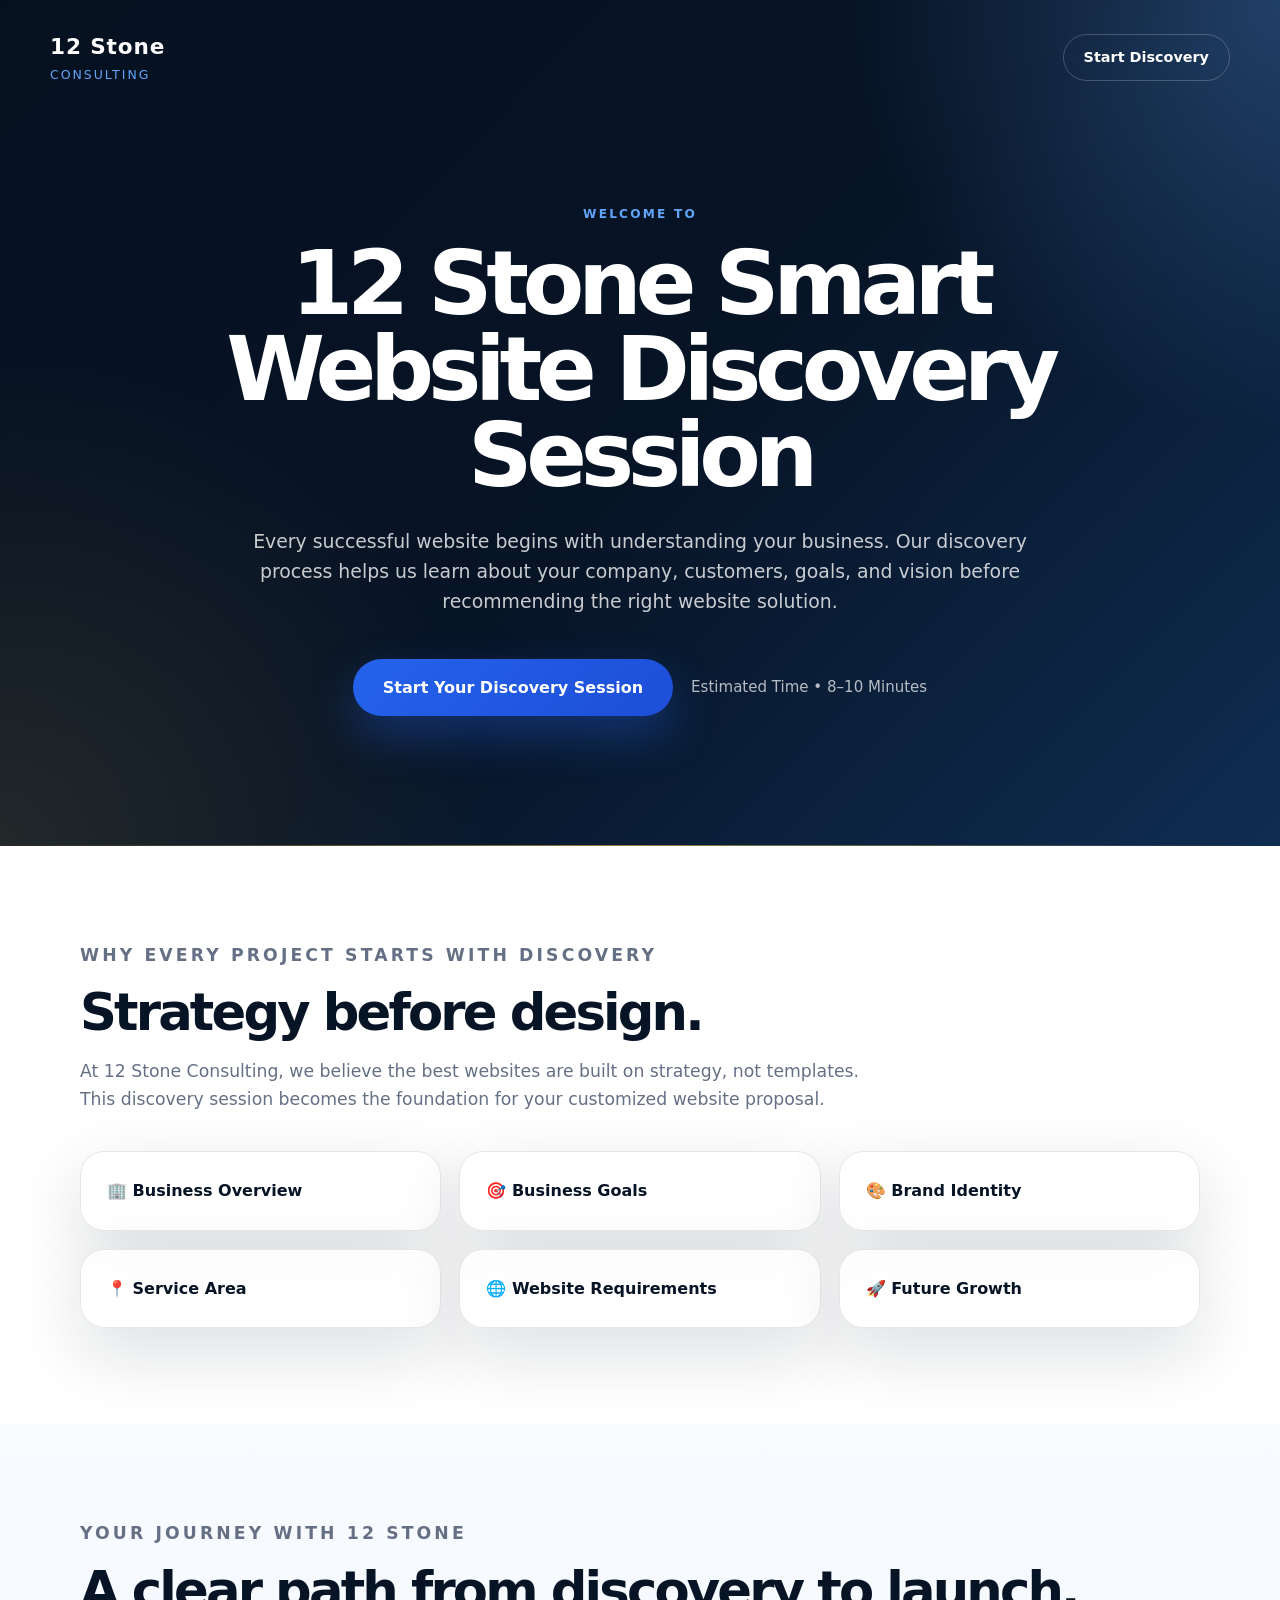
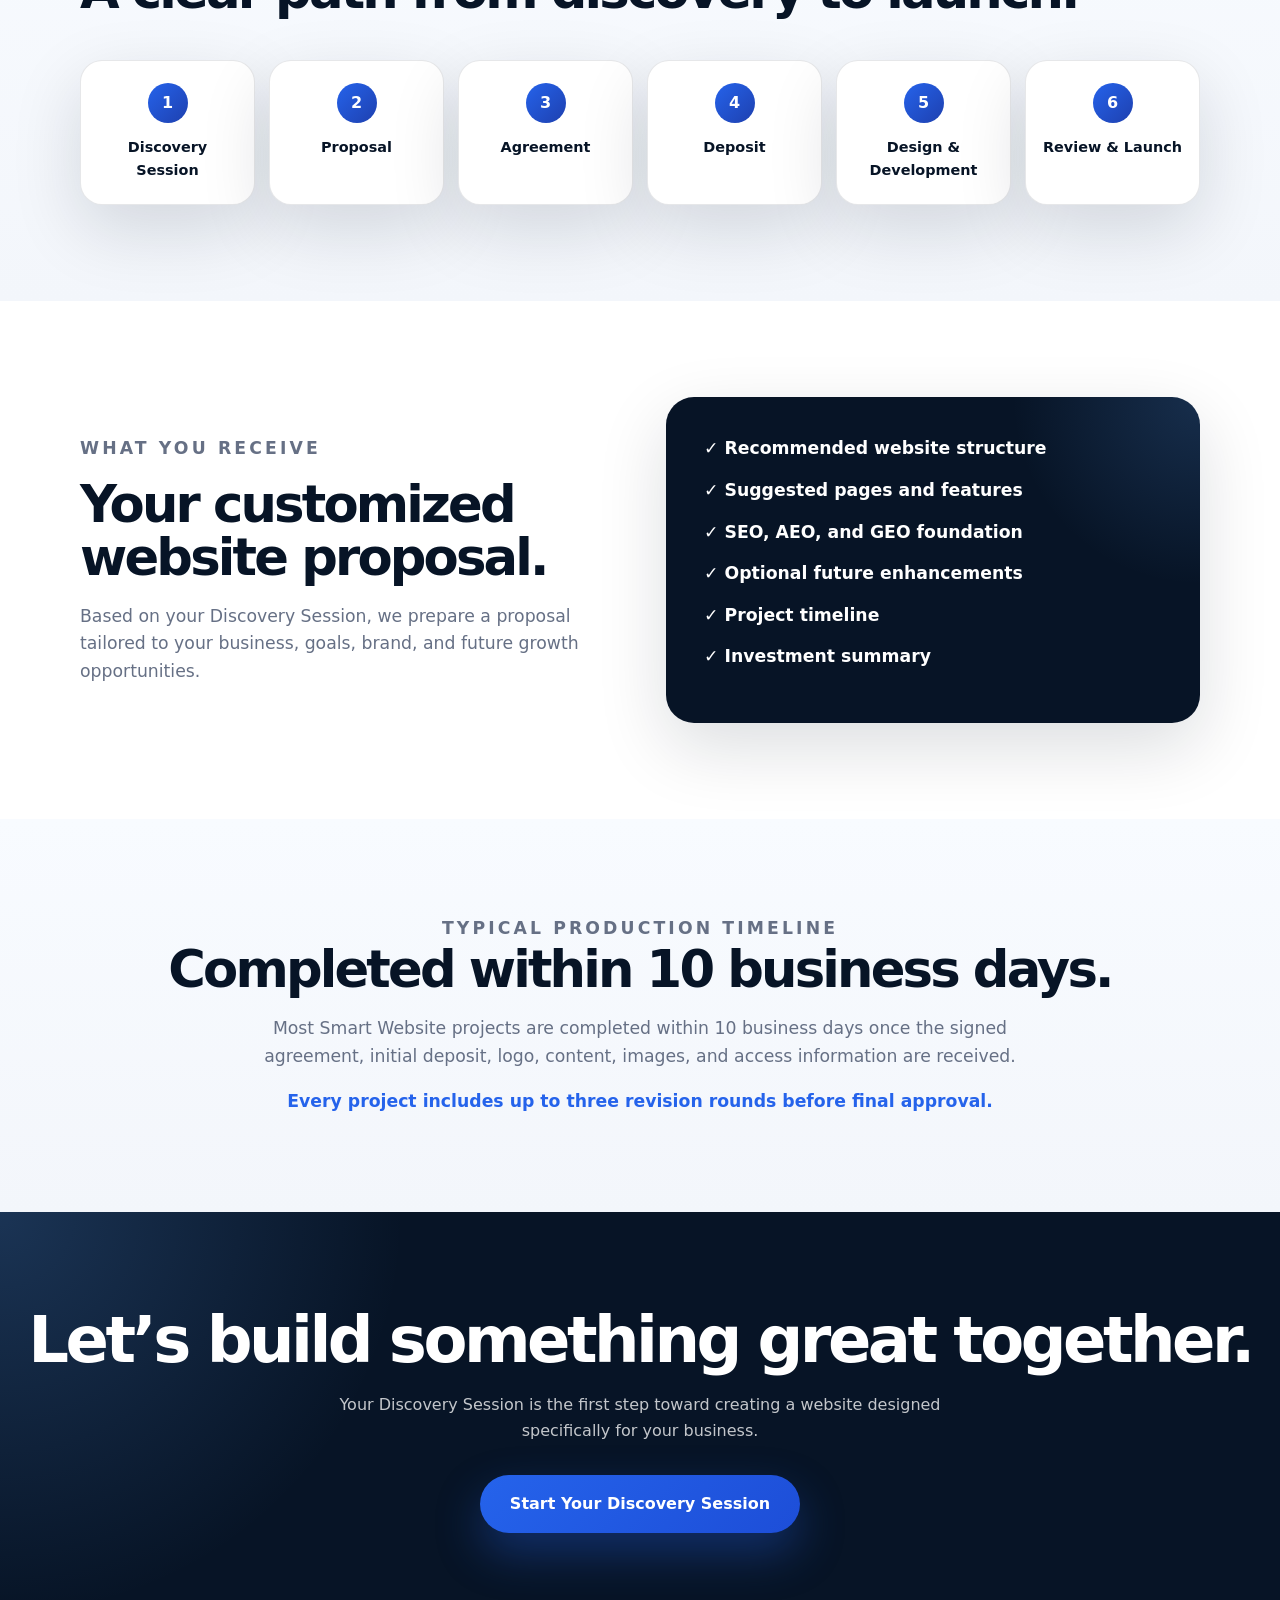
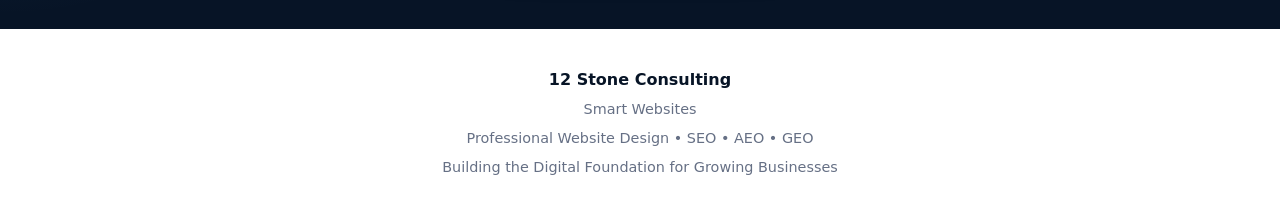
==== index.html @ ae781225 "Initial 12 Stone client onboarding site" ====
<!DOCTYPE html>
<html lang="en">
<head>
  <meta charset="UTF-8" />
  <meta name="viewport" content="width=device-width, initial-scale=1.0" />
  <title>12 Stone Smart Website Discovery Session</title>
  <link rel="stylesheet" href="css/styles.css" />
</head>
<body>

<header class="hero">
  <nav class="nav">
    <div class="logo">
      <div class="logo-main">12 Stone</div>
      <div class="logo-sub">Consulting</div>
    </div>
    <a href="discovery.html" class="nav-btn">Start Discovery</a>
  </nav>

  <div class="hero-content">
    <p class="eyebrow">Welcome To</p>
    <h1>12 Stone Smart Website Discovery Session</h1>
    <p class="hero-text">
      Every successful website begins with understanding your business.
      Our discovery process helps us learn about your company, customers,
      goals, and vision before recommending the right website solution.
    </p>

    <div class="hero-actions">
      <a href="discovery.html" class="primary-btn">Start Your Discovery Session</a>
      <span class="time-note">Estimated Time • 8–10 Minutes</span>
    </div>
  </div>
</header>

<main>

  <section class="section">
    <div class="section-inner">
      <p class="eyebrow">Why Every Project Starts With Discovery</p>
      <h2>Strategy before design.</h2>
      <p>
        At 12 Stone Consulting, we believe the best websites are built on strategy,
        not templates. This discovery session becomes the foundation for your
        customized website proposal.
      </p>

      <div class="grid cards">
        <div class="card">🏢 Business Overview</div>
        <div class="card">🎯 Business Goals</div>
        <div class="card">🎨 Brand Identity</div>
        <div class="card">📍 Service Area</div>
        <div class="card">🌐 Website Requirements</div>
        <div class="card">🚀 Future Growth</div>
      </div>
    </div>
  </section>

  <section class="section alt">
    <div class="section-inner">
      <p class="eyebrow">Your Journey With 12 Stone</p>
      <h2>A clear path from discovery to launch.</h2>

      <div class="timeline">
        <div><strong>1</strong><span>Discovery Session</span></div>
        <div><strong>2</strong><span>Proposal</span></div>
        <div><strong>3</strong><span>Agreement</span></div>
        <div><strong>4</strong><span>Deposit</span></div>
        <div><strong>5</strong><span>Design & Development</span></div>
        <div><strong>6</strong><span>Review & Launch</span></div>
      </div>
    </div>
  </section>

  <section class="section">
    <div class="section-inner two-col">
      <div>
        <p class="eyebrow">What You Receive</p>
        <h2>Your customized website proposal.</h2>
        <p>
          Based on your Discovery Session, we prepare a proposal tailored to your
          business, goals, brand, and future growth opportunities.
        </p>
      </div>

      <div class="checklist">
        <p>✓ Recommended website structure</p>
        <p>✓ Suggested pages and features</p>
        <p>✓ SEO, AEO, and GEO foundation</p>
        <p>✓ Optional future enhancements</p>
        <p>✓ Project timeline</p>
        <p>✓ Investment summary</p>
      </div>
    </div>
  </section>

  <section class="section alt">
    <div class="section-inner center">
      <p class="eyebrow">Typical Production Timeline</p>
      <h2>Completed within 10 business days.</h2>
      <p>
        Most Smart Website projects are completed within 10 business days once
        the signed agreement, initial deposit, logo, content, images, and access
        information are received.
      </p>
      <p class="small-note">
        Every project includes up to three revision rounds before final approval.
      </p>
    </div>
  </section>

  <section class="cta-section">
    <h2>Let’s build something great together.</h2>
    <p>
      Your Discovery Session is the first step toward creating a website designed
      specifically for your business.
    </p>
    <a href="discovery.html" class="primary-btn">Start Your Discovery Session</a>
  </section>

</main>

<footer class="footer">
  <strong>12 Stone Consulting</strong>
  <span>Smart Websites</span>
  <span>Professional Website Design • SEO • AEO • GEO</span>
  <span>Building the Digital Foundation for Growing Businesses</span>
</footer>

</body>
</html>
---- css/styles.css ----
* {
  box-sizing: border-box;
  margin: 0;
  padding: 0;
}

:root {
  --navy: #071426;
  --navy-2: #0b1f36;
  --blue: #2563eb;
  --blue-soft: #eff6ff;
  --light-blue: #60a5fa;
  --gold: #c9a84c;
  --white: #ffffff;
  --soft: #f6f8fc;
  --text: #172033;
  --muted: #667085;
  --border: rgba(15, 23, 42, 0.1);
  --shadow: 0 24px 70px rgba(7, 20, 38, 0.14);
}

body {
  font-family: Inter, system-ui, -apple-system, BlinkMacSystemFont, "Segoe UI", sans-serif;
  color: var(--text);
  background: var(--white);
  line-height: 1.6;
}

a { text-decoration: none; }

.hero {
  min-height: 94vh;
  background:
    radial-gradient(circle at top right, rgba(96,165,250,.28), transparent 28%),
    radial-gradient(circle at bottom left, rgba(201,168,76,.14), transparent 32%),
    linear-gradient(135deg, #061120 0%, #071426 52%, #0f2d52 100%);
  color: white;
  padding: 30px;
  position: relative;
  overflow: hidden;
}

.hero::after {
  content: "";
  position: absolute;
  inset: auto 0 0;
  height: 1px;
  background: linear-gradient(90deg, transparent, rgba(201,168,76,.7), transparent);
}

.nav {
  max-width: 1180px;
  margin: 0 auto;
  display: flex;
  justify-content: space-between;
  align-items: center;
}

.logo-main {
  font-size: 1.35rem;
  font-weight: 900;
  letter-spacing: .04em;
}

.logo-sub {
  font-size: .78rem;
  color: var(--light-blue);
  letter-spacing: .16em;
  text-transform: uppercase;
}

.nav-btn {
  color: white;
  border: 1px solid rgba(255,255,255,.22);
  padding: 11px 20px;
  border-radius: 999px;
  font-weight: 800;
  font-size: .9rem;
  backdrop-filter: blur(10px);
}

.hero-content {
  max-width: 960px;
  margin: 120px auto 0;
  text-align: center;
}

.eyebrow {
  color: var(--light-blue);
  text-transform: uppercase;
  letter-spacing: .18em;
  font-size: .76rem;
  font-weight: 900;
  margin-bottom: 16px;
}

.hero h1 {
  font-size: clamp(2.8rem, 7vw, 6rem);
  line-height: .96;
  letter-spacing: -.07em;
  margin-bottom: 28px;
}

.hero-text {
  max-width: 780px;
  margin: 0 auto;
  color: rgba(255,255,255,.78);
  font-size: 1.18rem;
}

.hero-actions {
  margin-top: 42px;
  display: flex;
  gap: 18px;
  justify-content: center;
  align-items: center;
  flex-wrap: wrap;
}

.primary-btn {
  display: inline-flex;
  background: linear-gradient(135deg, var(--blue), #1d4ed8);
  color: white;
  padding: 16px 30px;
  border-radius: 999px;
  font-weight: 900;
  box-shadow: 0 20px 45px rgba(37,99,235,.34);
}

.time-note {
  color: rgba(255,255,255,.7);
  font-size: .94rem;
}

.section {
  padding: 96px 24px;
}

.section.alt {
  background: linear-gradient(180deg, #f8fbff, #f3f6fb);
}

.section-inner {
  max-width: 1120px;
  margin: 0 auto;
}

.section h2 {
  font-size: clamp(2.1rem, 4vw, 3.6rem);
  line-height: 1.02;
  letter-spacing: -.055em;
  color: var(--navy);
  margin-bottom: 20px;
}

.section p {
  max-width: 780px;
  font-size: 1.08rem;
  color: var(--muted);
}

.grid { display: grid; gap: 18px; }

.cards {
  margin-top: 38px;
  grid-template-columns: repeat(3, 1fr);
}

.card {
  background: rgba(255,255,255,.82);
  border: 1px solid var(--border);
  padding: 26px;
  border-radius: 24px;
  box-shadow: var(--shadow);
  font-weight: 900;
  color: var(--navy);
  backdrop-filter: blur(10px);
}

.timeline {
  margin-top: 44px;
  display: grid;
  grid-template-columns: repeat(6, 1fr);
  gap: 14px;
}

.timeline div {
  background: white;
  border: 1px solid var(--border);
  padding: 22px 14px;
  border-radius: 22px;
  text-align: center;
  box-shadow: var(--shadow);
}

.timeline strong {
  width: 40px;
  height: 40px;
  background: linear-gradient(135deg, var(--blue), #1e40af);
  color: white;
  border-radius: 50%;
  display: inline-flex;
  align-items: center;
  justify-content: center;
  margin-bottom: 13px;
}

.timeline span {
  display: block;
  font-weight: 900;
  font-size: .9rem;
  color: var(--navy);
}

.two-col {
  display: grid;
  grid-template-columns: 1fr 1fr;
  gap: 52px;
  align-items: center;
}

.checklist {
  background:
    radial-gradient(circle at top right, rgba(96,165,250,.18), transparent 30%),
    var(--navy);
  color: white;
  padding: 38px;
  border-radius: 28px;
  box-shadow: var(--shadow);
}

.checklist p {
  color: white;
  margin-bottom: 14px;
  font-weight: 800;
}

.center { text-align: center; }
.center p { margin: 0 auto; }

.small-note {
  margin-top: 18px !important;
  font-weight: 800;
  color: var(--blue) !important;
}

.cta-section {
  background:
    radial-gradient(circle at top left, rgba(96,165,250,.22), transparent 30%),
    var(--navy);
  color: white;
  text-align: center;
  padding: 96px 24px;
}

.cta-section h2 {
  font-size: clamp(2.2rem, 5vw, 4.2rem);
  line-height: 1;
  margin-bottom: 20px;
  letter-spacing: -.055em;
}

.cta-section p {
  max-width: 650px;
  margin: 0 auto 32px;
  color: rgba(255,255,255,.76);
}

.footer {
  padding: 38px 24px;
  text-align: center;
  display: grid;
  gap: 6px;
  color: var(--muted);
  font-size: .9rem;
}

.footer strong {
  color: var(--navy);
  font-size: 1rem;
}

/* DISCOVERY */
.discovery-page {
  background:
    radial-gradient(circle at top right, rgba(37,99,235,.12), transparent 28%),
    linear-gradient(180deg, #f8fbff, #eef3fa);
  padding: 54px 20px;
}

.form-shell {
  max-width: 1000px;
  margin: 0 auto;
}

.form-card {
  background: white;
  border-radius: 28px;
  box-shadow: 0 30px 90px rgba(7,20,38,.15);
  overflow: hidden;
  border: 1px solid rgba(15,23,42,.08);
}

.form-header {
  background:
    radial-gradient(circle at top right, rgba(96,165,250,.24), transparent 30%),
    linear-gradient(135deg, #071426, #0b1f36);
  color: white;
  padding: 54px;
}

.form-header h1 {
  font-size: clamp(2rem, 4vw, 3rem);
  line-height: 1;
  letter-spacing: -.045em;
  margin: 12px 0 14px;
}

.form-header p {
  color: rgba(255,255,255,.75);
  max-width: 680px;
}

.back-home {
  color: var(--light-blue);
  font-weight: 800;
  font-size: .9rem;
}

.progress-area {
  padding: 34px 54px 20px;
  background: white;
}

.progress-meta {
  display: flex;
  justify-content: space-between;
  gap: 20px;
  margin-bottom: 12px;
  font-weight: 900;
  color: var(--navy);
}

.progress-track {
  height: 10px;
  background: #e8eef8;
  border-radius: 999px;
  overflow: hidden;
}

.progress-fill {
  height: 100%;
  width: 0%;
  background: linear-gradient(90deg, var(--blue), var(--light-blue));
  transition: .35s;
}

form {
  padding: 42px 54px 54px;
}

.form-step { display: none; }

.form-step.active {
  display: block;
  animation: fadeIn .35s ease;
}

@keyframes fadeIn {
  from { opacity: 0; transform: translateY(12px); }
  to { opacity: 1; transform: none; }
}

.form-step h2 {
  margin-bottom: 26px;
  color: var(--navy);
  font-size: clamp(1.8rem, 3vw, 2.35rem);
  letter-spacing: -.04em;
}

.step-note {
  margin-bottom: 20px;
  color: var(--muted);
}

.field {
  display: flex;
  flex-direction: column;
  margin-bottom: 22px;
}

.field-row {
  display: grid;
  grid-template-columns: 1fr 1fr;
  gap: 22px;
}

label {
  margin-bottom: 8px;
  font-weight: 800;
  color: var(--text);
}

input,
textarea,
select {
  width: 100%;
  padding: 15px 16px;
  border: 1px solid #d7deea;
  border-radius: 14px;
  font-size: 16px;
  font-family: inherit;
  transition: .25s;
  background: #fbfdff;
}

textarea {
  min-height: 135px;
  resize: vertical;
}

input:focus,
textarea:focus,
select:focus {
  outline: none;
  border-color: var(--blue);
  box-shadow: 0 0 0 5px rgba(37,99,235,.1);
  background: white;
}

.error {
  border-color: #dc2626 !important;
}

.checkbox-grid {
  display: grid;
  grid-template-columns: repeat(2,1fr);
  gap: 14px;
  margin-top: 16px;
}

.checkbox-grid label {
  display: flex;
  align-items: center;
  gap: 11px;
  background: #f7f9fd;
  padding: 15px;
  border-radius: 14px;
  font-weight: 700;
  cursor: pointer;
  border: 1px solid rgba(15,23,42,.07);
}

.checkbox-grid input,
.agreement input {
  width: auto;
}

.agreement {
  display: flex;
  gap: 14px;
  margin-top: 30px;
  align-items: flex-start;
  font-size: .95rem;
}

.form-actions {
  margin-top: 46px;
  display: flex;
  justify-content: space-between;
  align-items: center;
}

.secondary-btn {
  background: white;
  border: 1px solid #d7dce7;
  padding: 14px 28px;
  border-radius: 999px;
  cursor: pointer;
  font-weight: 900;
}

.primary-form-btn {
  background: linear-gradient(135deg, var(--blue), #1d4ed8);
  color: white;
  border: none;
  padding: 14px 34px;
  border-radius: 999px;
  cursor: pointer;
  font-weight: 900;
  box-shadow: 0 14px 32px rgba(37,99,235,.22);
}

.primary-form-btn:hover,
.primary-btn:hover {
  transform: translateY(-2px);
  transition: .25s;
}

/* THANK YOU */
.thank-you-page {
  background:
    radial-gradient(circle at top right, rgba(96,165,250,.22), transparent 30%),
    linear-gradient(135deg, #071426, #0b1f36);
  min-height: 100vh;
  display: flex;
  justify-content: center;
  align-items: center;
  padding: 42px;
}

.thank-you-card {
  background: white;
  max-width: 780px;
  padding: 62px;
  border-radius: 30px;
  box-shadow: 0 30px 90px rgba(0,0,0,.22);
  text-align: center;
}

.thank-you-card h1 {
  font-size: 3.3rem;
  color: var(--navy);
  margin: 16px 0 22px;
  letter-spacing: -.05em;
}

.next-steps-box {
  background: #f4f8ff;
  border-left: 5px solid var(--blue);
  padding: 32px;
  margin: 42px 0;
  text-align: left;
  border-radius: 16px;
}

.next-steps-box h2 {
  margin-bottom: 18px;
  color: var(--navy);
}

.next-steps-box p {
  margin-bottom: 12px;
}

@media (max-width: 900px) {
  .cards { grid-template-columns: 1fr 1fr; }
  .timeline { grid-template-columns: 1fr 1fr; }
  .two-col { grid-template-columns: 1fr; }
}

@media (max-width: 700px) {
  .hero { padding: 22px; }
  .nav { align-items: flex-start; gap: 14px; }
  .nav-btn { font-size: .78rem; padding: 9px 13px; }

  .cards,
  .timeline,
  .field-row,
  .checkbox-grid {
    grid-template-columns: 1fr;
  }

  .section { padding: 68px 18px; }

  .form-header,
  .progress-area,
  form {
    padding: 28px;
  }

  .progress-meta {
    flex-direction: column;
    gap: 4px;
  }

  .form-actions {
    flex-direction: column;
    gap: 14px;
  }

  .form-actions button {
    width: 100%;
  }

  .thank-you-card {
    padding: 38px 26px;
  }
}
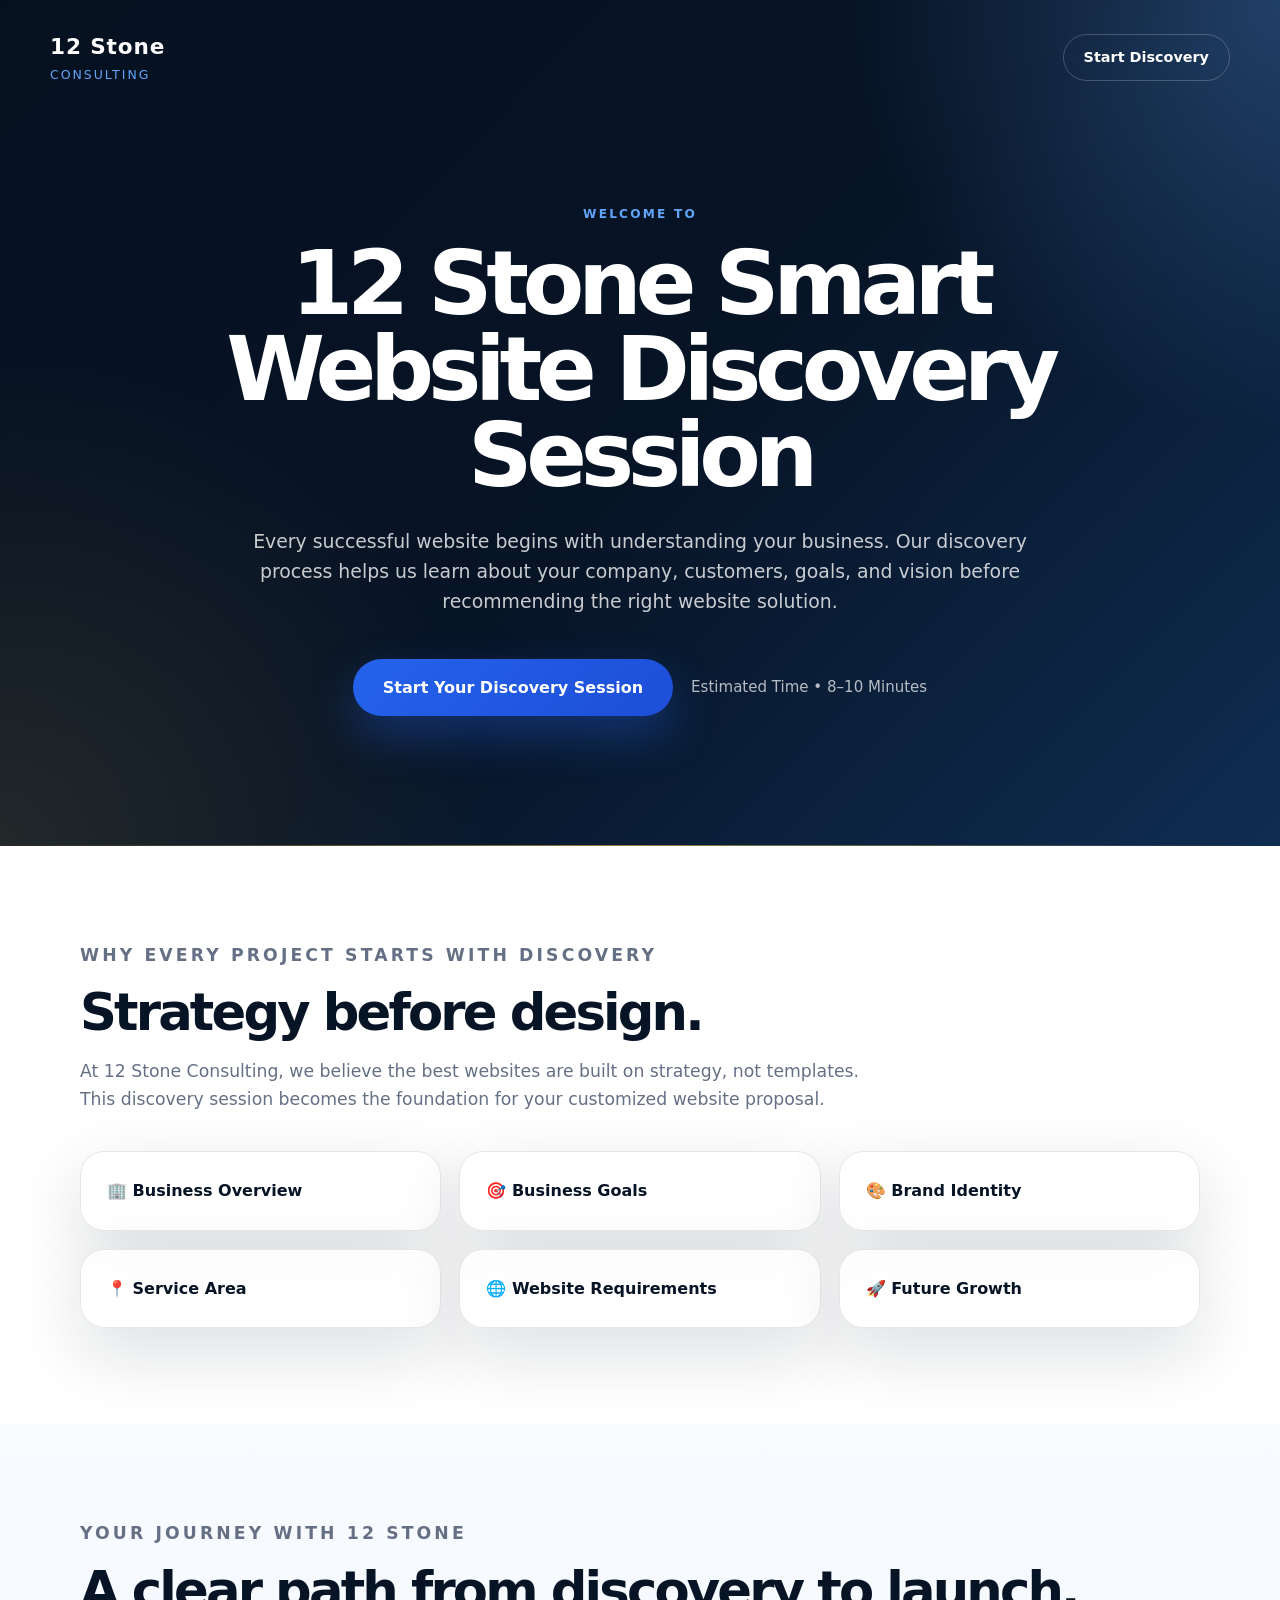
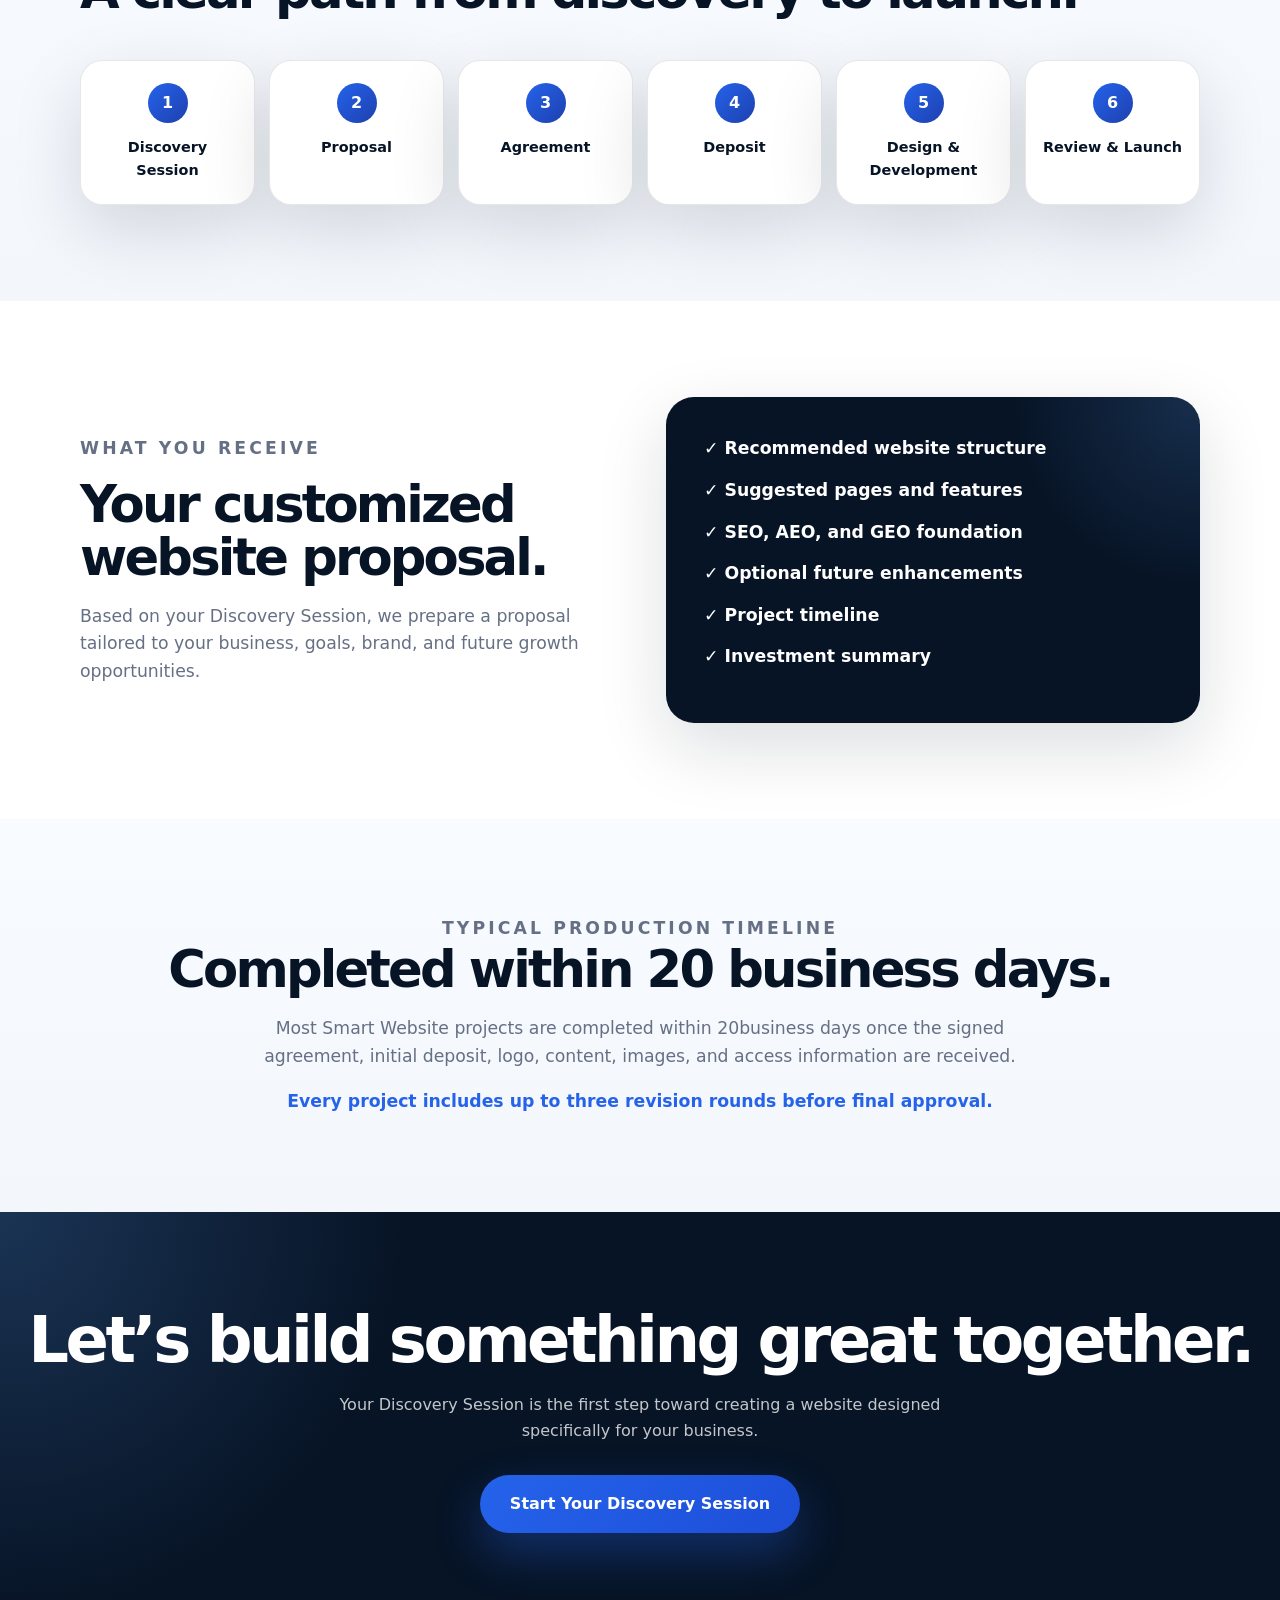
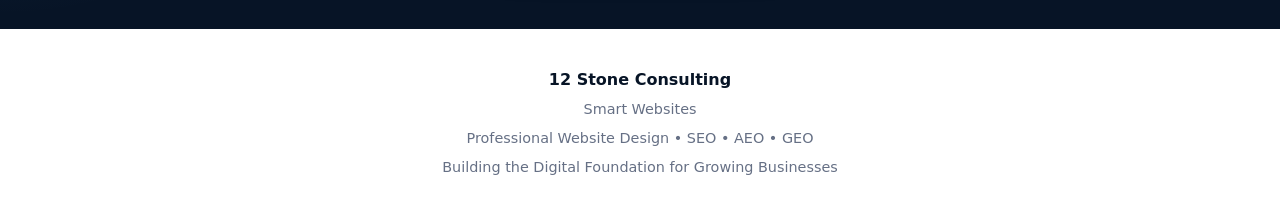
==== commit a6fcfbd9: "Connect discovery form to Google Sheets and add link preview" ====
--- a/index.html
+++ b/index.html
@@ -97,9 +97,9 @@
   <section class="section alt">
     <div class="section-inner center">
       <p class="eyebrow">Typical Production Timeline</p>
-      <h2>Completed within 10 business days.</h2>
+      <h2>Completed within 20 business days.</h2>
       <p>
-        Most Smart Website projects are completed within 10 business days once
+        Most Smart Website projects are completed within 20business days once
         the signed agreement, initial deposit, logo, content, images, and access
         information are received.
       </p>
